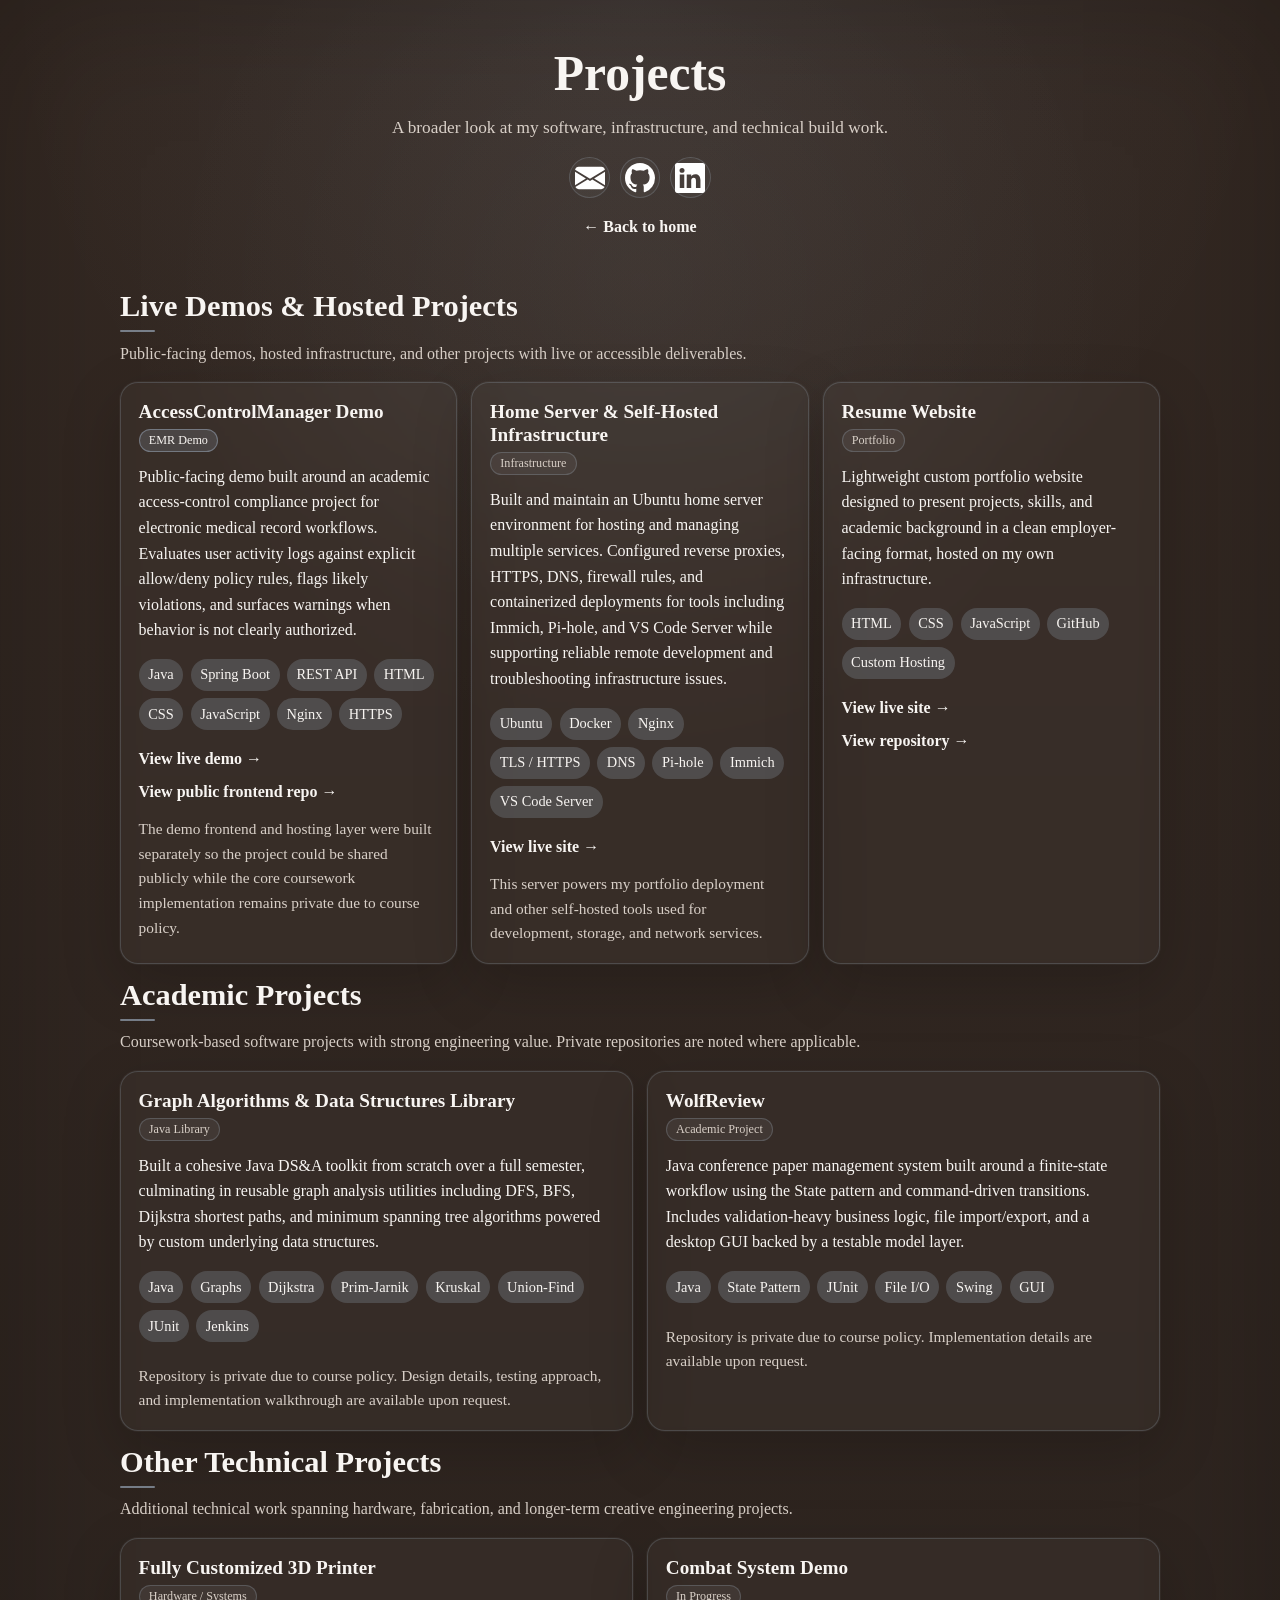
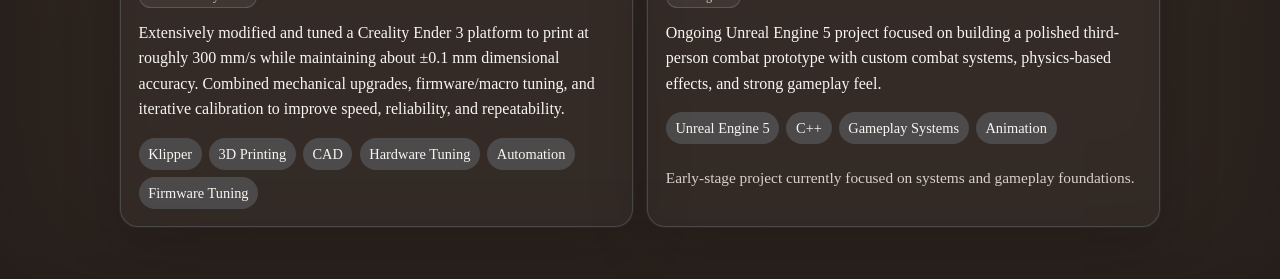
==== projects.html @ c8ae04c1 "feat(projects): add all-projects page and link it from homepage" ====
<!DOCTYPE html>
<html lang="en">
  <head>
    <meta charset="UTF-8" />
    <meta name="viewport" content="width=device-width, initial-scale=1.0" />
    <title>Projects | Yasser Mohamed</title>
    <link rel="stylesheet" href="css/styles.css" />
    <script src="js/script.js" defer></script>
  </head>
  <body>
    <div class="page-shell">
      <header class="hero hero--subpage">
        <div class="hero__content">
          <h1>Projects</h1>
          <p class="hero__tagline">
            A broader look at my software, infrastructure, and technical build
            work.
          </p>

          <div class="icons" aria-label="Social links">
            <a href="mailto:fxassermohamed@gmail.com" aria-label="Email">
              <img
                src="assets/icons/envelope-fill.svg"
                alt=""
                width="30"
                height="30"
              />
            </a>

            <a
              href="https://github.com/fxasser"
              aria-label="GitHub"
              target="_blank"
              rel="noopener noreferrer"
            >
              <img
                src="assets/icons/github.svg"
                alt=""
                width="30"
                height="30"
              />
            </a>

            <a
              href="https://www.linkedin.com/in/fxasser/"
              aria-label="LinkedIn"
              target="_blank"
              rel="noopener noreferrer"
            >
              <img
                src="assets/icons/linkedin.svg"
                alt=""
                width="30"
                height="30"
              />
            </a>
          </div>

          <p class="subpage-backlink">
            <a href="index.html">← Back to home</a>
          </p>
        </div>
      </header>

      <main class="main-content">
        <section class="section">
          <div class="section__inner">
            <div class="section-heading">
              <h2>Live Demos &amp; Hosted Projects</h2>
              <p>
                Public-facing demos, hosted infrastructure, and other projects
                with live or accessible deliverables.
              </p>
            </div>

            <div class="card-grid">
              <article class="card project-card">
                <div class="card__top">
                  <h3>AccessControlManager Demo</h3>
                  <span class="badge badge--featured">EMR Demo</span>
                </div>

                <p>
                  Public-facing demo built around an academic access-control
                  compliance project for electronic medical record workflows.
                  Evaluates user activity logs against explicit allow/deny policy
                  rules, flags likely violations, and surfaces warnings when
                  behavior is not clearly authorized.
                </p>

                <ul class="tag-list" aria-label="Project technologies">
                  <li>Java</li>
                  <li>Spring Boot</li>
                  <li>REST API</li>
                  <li>HTML</li>
                  <li>CSS</li>
                  <li>JavaScript</li>
                  <li>Nginx</li>
                  <li>HTTPS</li>
                </ul>

                <div class="card__links">
                  <a
                    href="https://accesscontrolmanager.fxasser.com/"
                    target="_blank"
                    rel="noopener noreferrer"
                  >
                    View live demo →
                  </a>
                  <a
                    href="https://github.com/fxasser/accesscontrolmanager-demo-frontend"
                    target="_blank"
                    rel="noopener noreferrer"
                  >
                    View public frontend repo →
                  </a>
                  <p class="note">
                    The demo frontend and hosting layer were built separately so
                    the project could be shared publicly while the core
                    coursework implementation remains private due to course
                    policy.
                  </p>
                </div>
              </article>

              <article class="card project-card">
                <div class="card__top">
                  <h3>Home Server &amp; Self-Hosted Infrastructure</h3>
                  <span class="badge">Infrastructure</span>
                </div>

                <p>
                  Built and maintain an Ubuntu home server environment for
                  hosting and managing multiple services. Configured reverse
                  proxies, HTTPS, DNS, firewall rules, and containerized
                  deployments for tools including Immich, Pi-hole, and VS Code
                  Server while supporting reliable remote development and
                  troubleshooting infrastructure issues.
                </p>

                <ul class="tag-list" aria-label="Project technologies">
                  <li>Ubuntu</li>
                  <li>Docker</li>
                  <li>Nginx</li>
                  <li>TLS / HTTPS</li>
                  <li>DNS</li>
                  <li>Pi-hole</li>
                  <li>Immich</li>
                  <li>VS Code Server</li>
                </ul>

                <div class="card__links">
                  <a
                    href="https://fxasser.com"
                    target="_blank"
                    rel="noopener noreferrer"
                  >
                    View live site →
                  </a>
                  <p class="note">
                    This server powers my portfolio deployment and other
                    self-hosted tools used for development, storage, and network
                    services.
                  </p>
                </div>
              </article>

              <article class="card project-card">
                <div class="card__top">
                  <h3>Resume Website</h3>
                  <span class="badge">Portfolio</span>
                </div>

                <p>
                  Lightweight custom portfolio website designed to present
                  projects, skills, and academic background in a clean
                  employer-facing format, hosted on my own infrastructure.
                </p>

                <ul class="tag-list" aria-label="Project technologies">
                  <li>HTML</li>
                  <li>CSS</li>
                  <li>JavaScript</li>
                  <li>GitHub</li>
                  <li>Custom Hosting</li>
                </ul>

                <div class="card__links">
                  <a href="index.html">View live site →</a>
                  <a
                    href="https://github.com/fxasser/Resume-website"
                    target="_blank"
                    rel="noopener noreferrer"
                  >
                    View repository →
                  </a>
                </div>
              </article>
            </div>
          </div>
        </section>

        <section class="section">
          <div class="section__inner">
            <div class="section-heading">
              <h2>Academic Projects</h2>
              <p>
                Coursework-based software projects with strong engineering
                value. Private repositories are noted where applicable.
              </p>
            </div>

            <div class="card-grid">
              <article class="card project-card">
                <div class="card__top">
                  <h3>Graph Algorithms &amp; Data Structures Library</h3>
                  <span class="badge">Java Library</span>
                </div>

                <p>
                  Built a cohesive Java DS&amp;A toolkit from scratch over a full
                  semester, culminating in reusable graph analysis utilities
                  including DFS, BFS, Dijkstra shortest paths, and minimum
                  spanning tree algorithms powered by custom underlying data
                  structures.
                </p>

                <ul class="tag-list" aria-label="Project technologies">
                  <li>Java</li>
                  <li>Graphs</li>
                  <li>Dijkstra</li>
                  <li>Prim-Jarnik</li>
                  <li>Kruskal</li>
                  <li>Union-Find</li>
                  <li>JUnit</li>
                  <li>Jenkins</li>
                </ul>

                <div class="card__links">
                  <p class="note">
                    Repository is private due to course policy. Design details,
                    testing approach, and implementation walkthrough are
                    available upon request.
                  </p>
                </div>
              </article>

              <article class="card project-card">
                <div class="card__top">
                    <h3>WolfReview</h3>
                    <span class="badge">Academic Project</span>
                </div>

                <p>
                    Java conference paper management system built around a finite-state workflow
                    using the State pattern and command-driven transitions. Includes
                    validation-heavy business logic, file import/export, and a desktop GUI
                    backed by a testable model layer.
                </p>

                <ul class="tag-list" aria-label="Project technologies">
                    <li>Java</li>
                    <li>State Pattern</li>
                    <li>JUnit</li>
                    <li>File I/O</li>
                    <li>Swing</li>
                    <li>GUI</li>
                </ul>

                <div class="card__links">
                    <p class="note">
                    Repository is private due to course policy. Implementation details are
                    available upon request.
                    </p>
                </div>
                </article>
            </div>
          </div>
        </section>

        <section class="section">
          <div class="section__inner">
            <div class="section-heading">
              <h2>Other Technical Projects</h2>
              <p>
                Additional technical work spanning hardware, fabrication, and
                longer-term creative engineering projects.
              </p>
            </div>

            <div class="card-grid">
              <article class="card project-card">
                <div class="card__top">
                  <h3>Fully Customized 3D Printer</h3>
                  <span class="badge">Hardware / Systems</span>
                </div>

                <p>
                  Extensively modified and tuned a Creality Ender 3 platform to
                  print at roughly 300 mm/s while maintaining about ±0.1 mm
                  dimensional accuracy. Combined mechanical upgrades,
                  firmware/macro tuning, and iterative calibration to improve
                  speed, reliability, and repeatability.
                </p>

                <ul class="tag-list" aria-label="Project technologies">
                  <li>Klipper</li>
                  <li>3D Printing</li>
                  <li>CAD</li>
                  <li>Hardware Tuning</li>
                  <li>Automation</li>
                  <li>Firmware Tuning</li>
                </ul>
              </article>

              <article class="card project-card">
                <div class="card__top">
                  <h3>Combat System Demo</h3>
                  <span class="badge">In Progress</span>
                </div>

                <p>
                  Ongoing Unreal Engine 5 project focused on building a polished
                  third-person combat prototype with custom combat systems,
                  physics-based effects, and strong gameplay feel.
                </p>

                <ul class="tag-list" aria-label="Project technologies">
                  <li>Unreal Engine 5</li>
                  <li>C++</li>
                  <li>Gameplay Systems</li>
                  <li>Animation</li>
                </ul>

                <div class="card__links">
                  <p class="note">
                    Early-stage project currently focused on systems and
                    gameplay foundations.
                  </p>
                </div>
              </article>
            </div>
          </div>
        </section>
      </main>
    </div>
  </body>
</html>
---- css/styles.css ----
/* ===== Theme / Base ===== */
:root {
  --bg: #2d241f;
  --bg-soft: #352a24;
  --panel: rgba(255, 255, 255, 0.035);
  --panel-strong: rgba(255, 255, 255, 0.06);
  --text: #f8f5f2;
  --muted: #d9d0c8;
  --accent: #bdd5ef;
  --accent-soft: rgba(189, 213, 239, 0.18);
  --link: #f8f5f2;
  --shadow-soft:
    0 0 0 1px rgba(255, 255, 255, 0.04),
    0 20px 60px rgba(0, 0, 0, 0.18);
}

* {
  box-sizing: border-box;
}

html {
  scroll-behavior: smooth;
}

body {
  margin: 0;
  color: var(--text);
  font-family: Garamond, serif;
  line-height: 1.6;
  background:
    radial-gradient(circle at top, rgba(189, 213, 239, 0.08), transparent 32%),
    radial-gradient(circle at 50% 15%, rgba(255, 255, 255, 0.04), transparent 28%),
    linear-gradient(180deg, #332822 0%, #2d241f 100%);
}

a {
  color: var(--link);
  text-decoration: none;
}

a:hover {
  color: var(--accent);
}

img {
  max-width: 100%;
  display: block;
}

/* Soft edge vignette for depth */
.page-shell {
  min-height: 100vh;
  box-shadow: inset 0 0 140px rgba(0, 0, 0, 0.22);
}

/* ===== Hero ===== */
.hero {
  padding: 3rem 1.25rem 1.5rem;
}

.hero__content {
  max-width: 760px;
  margin: 0 auto;
  text-align: center;
}

.hero__photo {
  width: 190px;
  height: 190px;
  margin: 0 auto 1rem;
  border-radius: 50%;
  object-fit: cover;
  border: 2px solid rgba(189, 213, 239, 0.65);
  box-shadow: 0 10px 35px rgba(0, 0, 0, 0.28);
}

.hero h1 {
  margin: 0;
  font-size: clamp(2.2rem, 4vw, 3.1rem);
  line-height: 1.05;
}

.hero__tagline {
  max-width: 42rem;
  margin: 0.85rem auto 0;
  color: var(--muted);
  font-size: 1.08rem;
}

/* ===== Social Icons ===== */
.icons {
  display: flex;
  justify-content: center;
  align-items: center;
  gap: 0.6rem;
  margin: 1rem auto 0;
}

.icons a {
  display: inline-flex;
  align-items: center;
  justify-content: center;
  width: 2.55rem;
  height: 2.55rem;
  border-radius: 999px;
  background: var(--panel);
  border: 1px solid rgba(189, 213, 239, 0.18);
  transition:
    transform 0.16s ease,
    border-color 0.16s ease,
    background 0.16s ease;
}

.icons a:hover {
  transform: translateY(-1px);
  border-color: rgba(189, 213, 239, 0.4);
  background: var(--panel-strong);
}

/* ===== Main Layout ===== */
.main-content {
  padding: 0 1.25rem 3.25rem;
}

.section {
  margin-top: 0.9rem;
}

.section__inner {
  max-width: 1040px;
  margin: 0 auto;
}

.section__inner.narrow {
  max-width: 76ch;
}

.section-heading {
  margin-bottom: 1rem;
}

.section-heading h2 {
  margin: 0;
  font-size: 1.9rem;
  line-height: 1.15;
  position: relative;
  display: inline-block;
  padding-bottom: 0.2rem;
}

.section-heading h2::after {
  content: "";
  display: block;
  width: 2.2rem;
  height: 2px;
  margin-top: 0.35rem;
  background: rgba(189, 213, 239, 0.5);
  border-radius: 999px;
}

.section-heading p {
  margin: 0.35rem 0 0;
  color: var(--muted);
  font-size: 1rem;
}

/* Intro blurb between the horizontal rules */
.intro-text {
  margin: 0;
  text-align: center;
  font-size: 1.08rem;
  color: var(--text);
}

.section-rule {
  margin: 0.85rem auto;
  border: 0;
  border-top: 1px solid rgba(248, 245, 242, 0.72);
}

/* ===== Shared Cards ===== */
.card-grid {
  display: grid;
  gap: 0.9rem;
  grid-template-columns: repeat(auto-fit, minmax(320px, 1fr));
}

.card-grid.two-up {
  grid-template-columns: repeat(auto-fit, minmax(300px, 1fr));
}

.card {
  background: var(--panel);
  border: 1px solid rgba(189, 213, 239, 0.18);
  border-radius: 18px;
  padding: 1.05rem 1.1rem;
  box-shadow: var(--shadow-soft);
  backdrop-filter: blur(2px);
}

.card h3 {
  margin: 0 0 0.45rem;
  font-size: 1.2rem;
  line-height: 1.22;
}

.card p {
  margin: 0.35rem 0 0;
}

/* Top area for project title + badge */
.card__top {
  display: flex;
  flex-direction: column;
  align-items: flex-start;
  gap: 0.4rem;
  margin-bottom: 0.75rem;
}

.card__top h3 {
  margin: 0;
  line-height: 1.2;
}

/* Card links */
.card__links {
  margin-top: 1rem;
  display: flex;
  flex-direction: column;
  gap: 0.45rem;
}

.card__links a {
  font-weight: 600;
  width: fit-content;
}

.card__links a:hover {
  text-decoration: underline;
  text-underline-offset: 3px;
}

/* ===== Project Cards ===== */
.project-card {
  transition:
    transform 0.16s ease,
    border-color 0.16s ease,
    box-shadow 0.16s ease,
    background 0.16s ease;
}

.project-card:hover {
  transform: translateY(-2px);
  border-color: rgba(189, 213, 239, 0.3);
  box-shadow: 0 14px 30px rgba(0, 0, 0, 0.18);
  background: rgba(255, 255, 255, 0.045);
}

/* Pills for project status/type */
.badge {
  display: inline-flex;
  align-items: center;
  justify-content: center;
  padding: 0.22rem 0.58rem;
  border-radius: 999px;
  background: rgba(255, 255, 255, 0.06);
  border: 1px solid rgba(189, 213, 239, 0.2);
  color: var(--muted);
  font-size: 0.76rem;
  line-height: 1.1;
  white-space: nowrap;
}

.badge--featured {
  color: var(--text);
  background: rgba(189, 213, 239, 0.14);
  border-color: rgba(189, 213, 239, 0.35);
}

/* Tech tags under project descriptions */
.tag-list {
  display: flex;
  flex-wrap: wrap;
  gap: 0.45rem;
  padding: 0;
  margin: 1rem 0 0;
  list-style: none;
}

.tag-list li {
  padding: 0.28rem 0.6rem;
  border-radius: 999px;
  background: var(--accent-soft);
  color: var(--text);
  font-size: 0.9rem;
}

.note {
  color: var(--muted);
  font-size: 0.96rem;
}

/* ===== Skills ===== */
.skills-grid {
  grid-template-columns: repeat(auto-fit, minmax(320px, 1fr));
}

.skill-card {
  text-align: center;
  transition:
    transform 0.18s ease,
    border-color 0.18s ease,
    background 0.18s ease,
    box-shadow 0.18s ease;
}

.skill-card:hover {
  transform: translateY(-1px);
  border-color: rgba(189, 213, 239, 0.3);
  background: rgba(255, 255, 255, 0.048);
  box-shadow:
    0 0 0 1px rgba(255, 255, 255, 0.05),
    0 12px 26px rgba(0, 0, 0, 0.14);
}

.skill-card h3 {
  margin-bottom: 0.8rem;
}

.skill-lines {
  display: flex;
  flex-direction: column;
  gap: 0.45rem;
}

.skill-lines p {
  margin: 0;
}

/* ===== Education ===== */
.education-card {
  text-align: left;
  transition:
    transform 0.18s ease,
    border-color 0.18s ease,
    background 0.18s ease,
    box-shadow 0.18s ease;
}

.education-card:hover {
  transform: translateY(-1px);
  border-color: rgba(189, 213, 239, 0.28);
  background: rgba(255, 255, 255, 0.045);
  box-shadow:
    0 0 0 1px rgba(255, 255, 255, 0.05),
    0 12px 26px rgba(0, 0, 0, 0.13);
}

.education-card h3 {
  margin-bottom: 0.35rem;
}

.education-subtitle {
  color: var(--muted);
  font-style: italic;
  margin: 0 0 0.35rem 0;
}

.education-meta {
  margin: 0 0 1rem 0;
  color: var(--muted);
}

.education-block {
  margin-top: 1rem;
}

.education-block h4 {
  margin: 0 0 0.65rem 0;
  font-size: 1.02rem;
}

.course-tags {
  display: flex;
  flex-wrap: wrap;
  gap: 0.5rem;
}

.course-tags span {
  display: inline-block;
  padding: 0.32rem 0.7rem;
  border-radius: 999px;
  background: rgba(255, 255, 255, 0.06);
  border: 1px solid rgba(189, 213, 239, 0.18);
  color: var(--text);
  font-size: 0.92rem;
}

.education-note {
  margin-top: 1rem;
}

/* ===== Responsive ===== */
@media (max-width: 640px) {
  .hero {
    padding-top: 2.5rem;
  }

  .hero__photo {
    width: 170px;
    height: 170px;
  }
}

/* ===== Subpage Hero ===== */
.hero--subpage {
  padding-bottom: 1.2rem;
}

.subpage-backlink {
  margin-top: 1rem;
}

.subpage-backlink a {
  font-weight: 600;
}
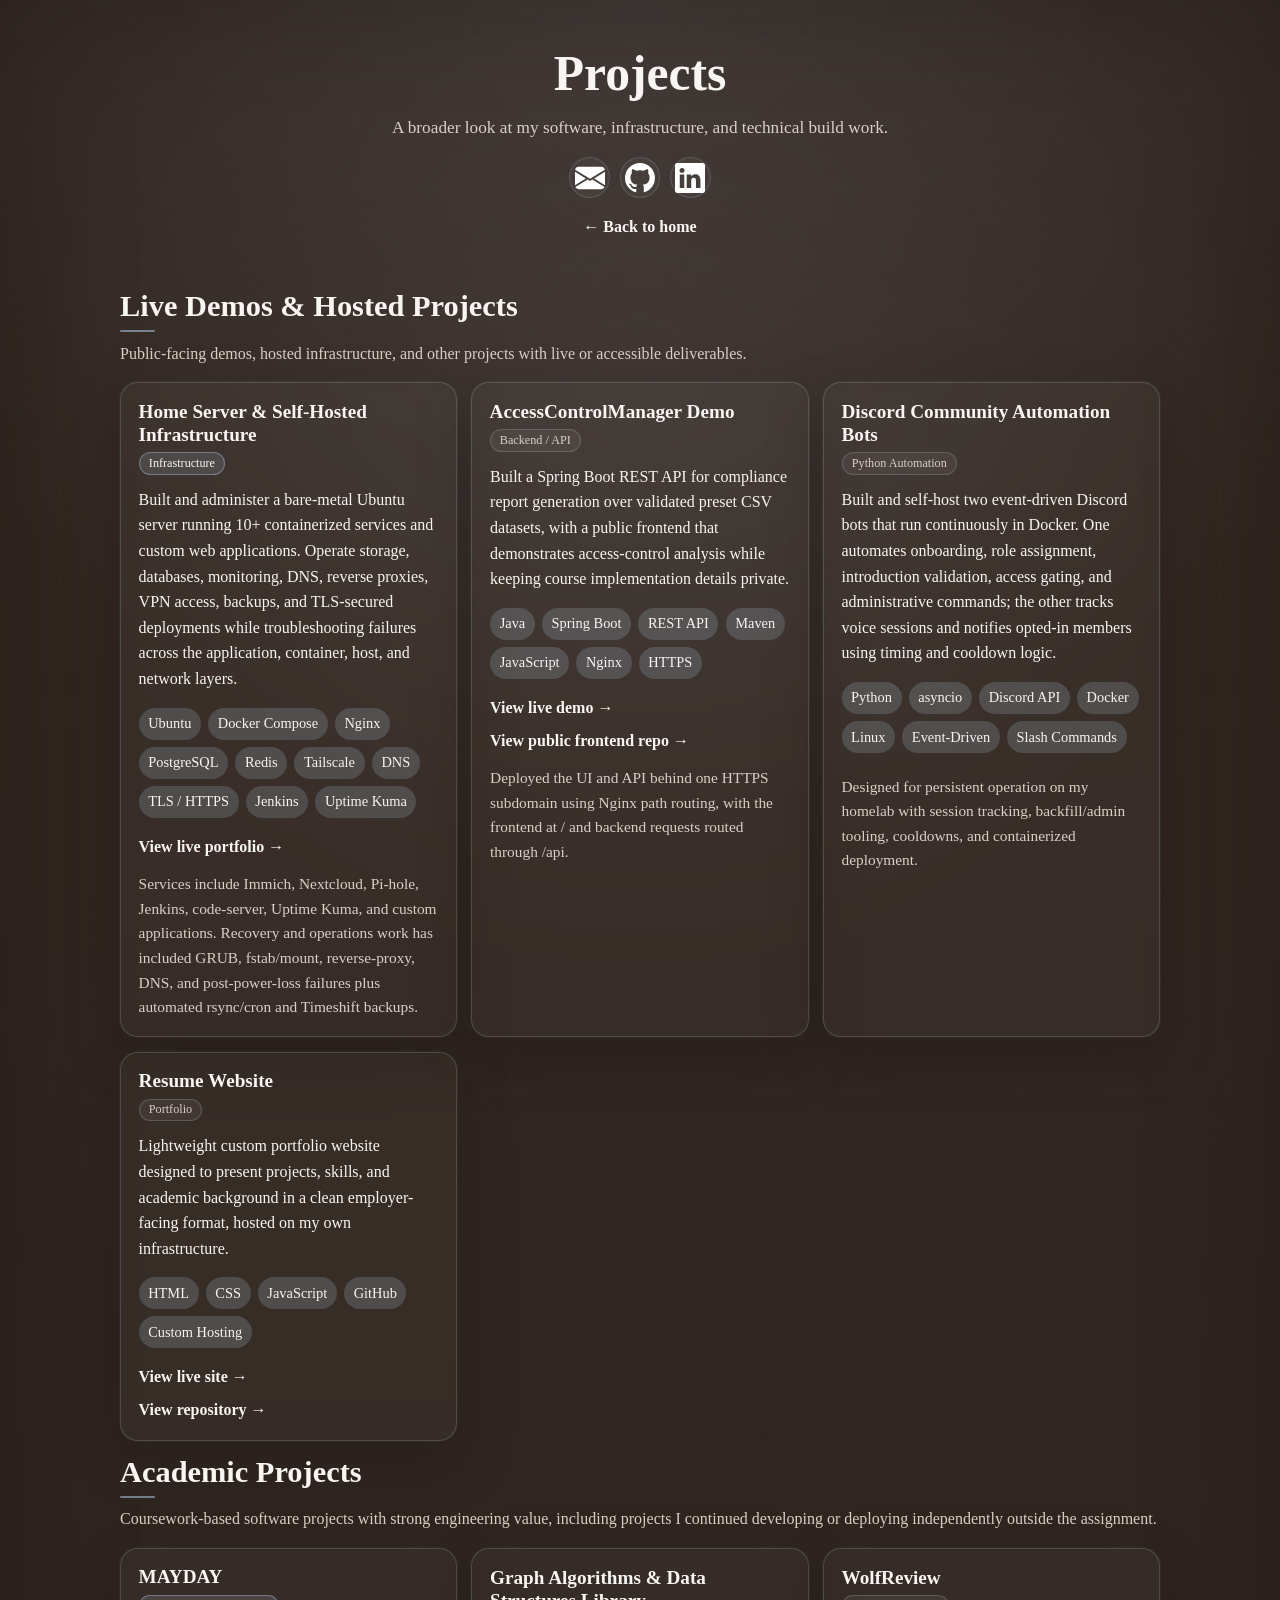
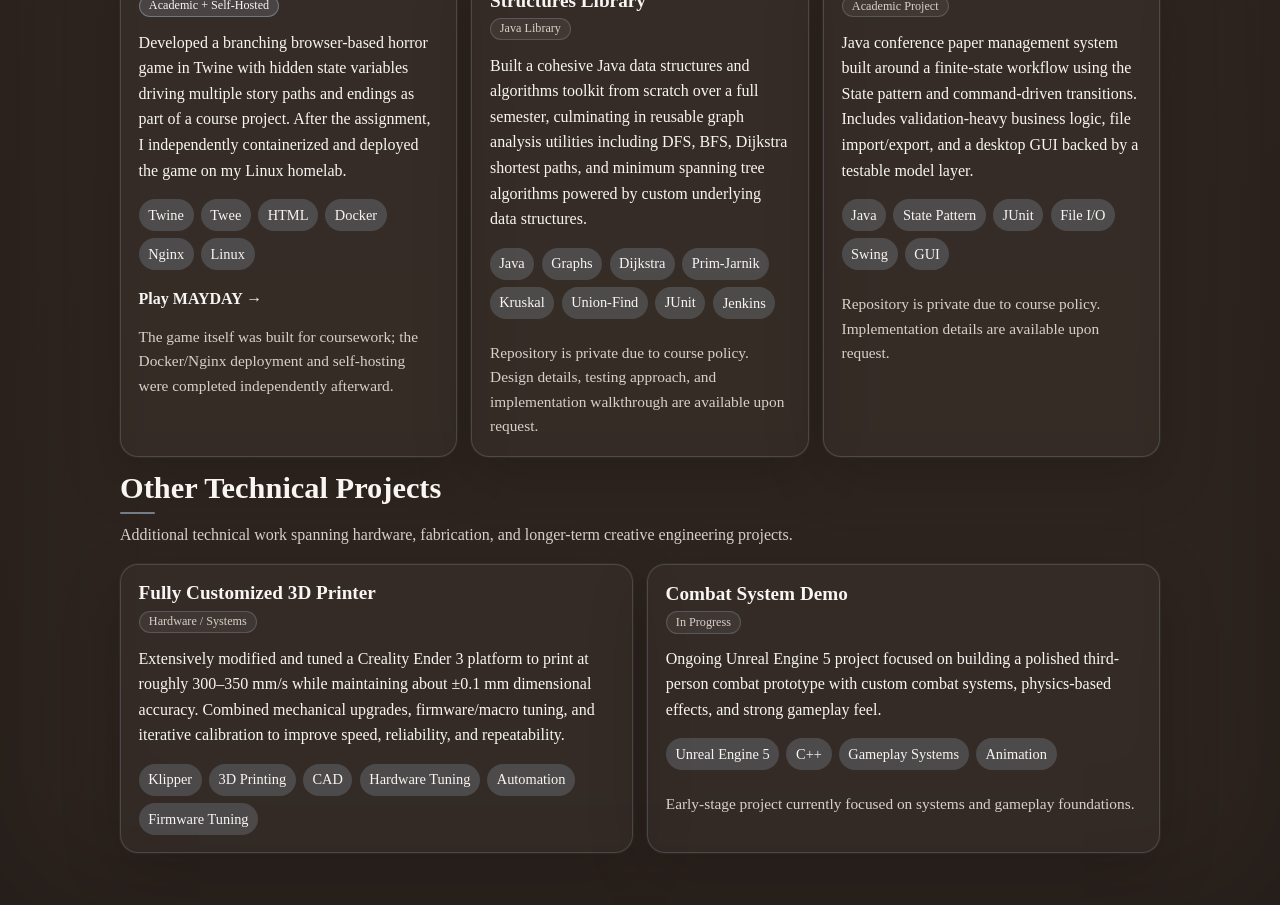
==== commit 116a3cdb: "Update portfolio for career fair with resume, experience, and projects" ====
--- a/projects.html
+++ b/projects.html
@@ -76,24 +76,69 @@
             <div class="card-grid">
               <article class="card project-card">
                 <div class="card__top">
+                  <h3>Home Server &amp; Self-Hosted Infrastructure</h3>
+                  <span class="badge badge--featured">Infrastructure</span>
+                </div>
+
+                <p>
+                  Built and administer a bare-metal Ubuntu server running 10+
+                  containerized services and custom web applications. Operate
+                  storage, databases, monitoring, DNS, reverse proxies, VPN
+                  access, backups, and TLS-secured deployments while
+                  troubleshooting failures across the application, container,
+                  host, and network layers.
+                </p>
+
+                <ul class="tag-list" aria-label="Project technologies">
+                  <li>Ubuntu</li>
+                  <li>Docker Compose</li>
+                  <li>Nginx</li>
+                  <li>PostgreSQL</li>
+                  <li>Redis</li>
+                  <li>Tailscale</li>
+                  <li>DNS</li>
+                  <li>TLS / HTTPS</li>
+                  <li>Jenkins</li>
+                  <li>Uptime Kuma</li>
+                </ul>
+
+                <div class="card__links">
+                  <a
+                    href="https://fxasser.com"
+                    target="_blank"
+                    rel="noopener noreferrer"
+                  >
+                    View live portfolio →
+                  </a>
+
+                  <p class="note">
+                    Services include Immich, Nextcloud, Pi-hole, Jenkins,
+                    code-server, Uptime Kuma, and custom applications. Recovery
+                    and operations work has included GRUB, fstab/mount,
+                    reverse-proxy, DNS, and post-power-loss failures plus
+                    automated rsync/cron and Timeshift backups.
+                  </p>
+                </div>
+              </article>
+
+              <article class="card project-card">
+                <div class="card__top">
                   <h3>AccessControlManager Demo</h3>
-                  <span class="badge badge--featured">EMR Demo</span>
-                </div>
-
-                <p>
-                  Public-facing demo built around an academic access-control
-                  compliance project for electronic medical record workflows.
-                  Evaluates user activity logs against explicit allow/deny policy
-                  rules, flags likely violations, and surfaces warnings when
-                  behavior is not clearly authorized.
+                  <span class="badge">Backend / API</span>
+                </div>
+
+                <p>
+                  Built a Spring Boot REST API for compliance report generation
+                  over validated preset CSV datasets, with a public frontend
+                  that demonstrates access-control analysis while keeping
+                  course implementation details private.
                 </p>
 
                 <ul class="tag-list" aria-label="Project technologies">
                   <li>Java</li>
                   <li>Spring Boot</li>
                   <li>REST API</li>
-                  <li>HTML</li>
-                  <li>CSS</li>
+                  <li>Maven</li>
                   <li>JavaScript</li>
                   <li>Nginx</li>
                   <li>HTTPS</li>
@@ -107,6 +152,7 @@
                   >
                     View live demo →
                   </a>
+
                   <a
                     href="https://github.com/fxasser/accesscontrolmanager-demo-frontend"
                     target="_blank"
@@ -114,53 +160,44 @@
                   >
                     View public frontend repo →
                   </a>
-                  <p class="note">
-                    The demo frontend and hosting layer were built separately so
-                    the project could be shared publicly while the core
-                    coursework implementation remains private due to course
-                    policy.
-                  </p>
-                </div>
-              </article>
-
-              <article class="card project-card">
-                <div class="card__top">
-                  <h3>Home Server &amp; Self-Hosted Infrastructure</h3>
-                  <span class="badge">Infrastructure</span>
-                </div>
-
-                <p>
-                  Built and maintain an Ubuntu home server environment for
-                  hosting and managing multiple services. Configured reverse
-                  proxies, HTTPS, DNS, firewall rules, and containerized
-                  deployments for tools including Immich, Pi-hole, and VS Code
-                  Server while supporting reliable remote development and
-                  troubleshooting infrastructure issues.
-                </p>
-
-                <ul class="tag-list" aria-label="Project technologies">
-                  <li>Ubuntu</li>
+
+                  <p class="note">
+                    Deployed the UI and API behind one HTTPS subdomain using
+                    Nginx path routing, with the frontend at / and backend
+                    requests routed through /api.
+                  </p>
+                </div>
+              </article>
+
+              <article class="card project-card">
+                <div class="card__top">
+                  <h3>Discord Community Automation Bots</h3>
+                  <span class="badge">Python Automation</span>
+                </div>
+
+                <p>
+                  Built and self-host two event-driven Discord bots that run
+                  continuously in Docker. One automates onboarding, role
+                  assignment, introduction validation, access gating, and
+                  administrative commands; the other tracks voice sessions and
+                  notifies opted-in members using timing and cooldown logic.
+                </p>
+
+                <ul class="tag-list" aria-label="Project technologies">
+                  <li>Python</li>
+                  <li>asyncio</li>
+                  <li>Discord API</li>
                   <li>Docker</li>
-                  <li>Nginx</li>
-                  <li>TLS / HTTPS</li>
-                  <li>DNS</li>
-                  <li>Pi-hole</li>
-                  <li>Immich</li>
-                  <li>VS Code Server</li>
-                </ul>
-
-                <div class="card__links">
-                  <a
-                    href="https://fxasser.com"
-                    target="_blank"
-                    rel="noopener noreferrer"
-                  >
-                    View live site →
-                  </a>
-                  <p class="note">
-                    This server powers my portfolio deployment and other
-                    self-hosted tools used for development, storage, and network
-                    services.
+                  <li>Linux</li>
+                  <li>Event-Driven</li>
+                  <li>Slash Commands</li>
+                </ul>
+
+                <div class="card__links">
+                  <p class="note">
+                    Designed for persistent operation on my homelab with
+                    session tracking, backfill/admin tooling, cooldowns, and
+                    containerized deployment.
                   </p>
                 </div>
               </article>
@@ -187,6 +224,7 @@
 
                 <div class="card__links">
                   <a href="index.html">View live site →</a>
+
                   <a
                     href="https://github.com/fxasser/Resume-website"
                     target="_blank"
@@ -206,11 +244,54 @@
               <h2>Academic Projects</h2>
               <p>
                 Coursework-based software projects with strong engineering
-                value. Private repositories are noted where applicable.
+                value, including projects I continued developing or deploying
+                independently outside the assignment.
               </p>
             </div>
 
             <div class="card-grid">
+              <article class="card project-card">
+                <div class="card__top">
+                  <h3>MAYDAY</h3>
+                  <span class="badge badge--featured">
+                    Academic + Self-Hosted
+                  </span>
+                </div>
+
+                <p>
+                  Developed a branching browser-based horror game in Twine with
+                  hidden state variables driving multiple story paths and
+                  endings as part of a course project. After the assignment, I
+                  independently containerized and deployed the game on my Linux
+                  homelab.
+                </p>
+
+                <ul class="tag-list" aria-label="Project technologies">
+                  <li>Twine</li>
+                  <li>Twee</li>
+                  <li>HTML</li>
+                  <li>Docker</li>
+                  <li>Nginx</li>
+                  <li>Linux</li>
+                </ul>
+
+                <div class="card__links">
+                  <a
+                    href="https://mayday.fxasser.com"
+                    target="_blank"
+                    rel="noopener noreferrer"
+                  >
+                    Play MAYDAY →
+                  </a>
+
+                  <p class="note">
+                    The game itself was built for coursework; the Docker/Nginx
+                    deployment and self-hosting were completed independently
+                    afterward.
+                  </p>
+                </div>
+              </article>
+
               <article class="card project-card">
                 <div class="card__top">
                   <h3>Graph Algorithms &amp; Data Structures Library</h3>
@@ -218,11 +299,11 @@
                 </div>
 
                 <p>
-                  Built a cohesive Java DS&amp;A toolkit from scratch over a full
-                  semester, culminating in reusable graph analysis utilities
-                  including DFS, BFS, Dijkstra shortest paths, and minimum
-                  spanning tree algorithms powered by custom underlying data
-                  structures.
+                  Built a cohesive Java data structures and algorithms toolkit
+                  from scratch over a full semester, culminating in reusable
+                  graph analysis utilities including DFS, BFS, Dijkstra
+                  shortest paths, and minimum spanning tree algorithms powered
+                  by custom underlying data structures.
                 </p>
 
                 <ul class="tag-list" aria-label="Project technologies">
@@ -247,33 +328,34 @@
 
               <article class="card project-card">
                 <div class="card__top">
-                    <h3>WolfReview</h3>
-                    <span class="badge">Academic Project</span>
-                </div>
-
-                <p>
-                    Java conference paper management system built around a finite-state workflow
-                    using the State pattern and command-driven transitions. Includes
-                    validation-heavy business logic, file import/export, and a desktop GUI
-                    backed by a testable model layer.
-                </p>
-
-                <ul class="tag-list" aria-label="Project technologies">
-                    <li>Java</li>
-                    <li>State Pattern</li>
-                    <li>JUnit</li>
-                    <li>File I/O</li>
-                    <li>Swing</li>
-                    <li>GUI</li>
-                </ul>
-
-                <div class="card__links">
-                    <p class="note">
-                    Repository is private due to course policy. Implementation details are
-                    available upon request.
-                    </p>
-                </div>
-                </article>
+                  <h3>WolfReview</h3>
+                  <span class="badge">Academic Project</span>
+                </div>
+
+                <p>
+                  Java conference paper management system built around a
+                  finite-state workflow using the State pattern and
+                  command-driven transitions. Includes validation-heavy
+                  business logic, file import/export, and a desktop GUI backed
+                  by a testable model layer.
+                </p>
+
+                <ul class="tag-list" aria-label="Project technologies">
+                  <li>Java</li>
+                  <li>State Pattern</li>
+                  <li>JUnit</li>
+                  <li>File I/O</li>
+                  <li>Swing</li>
+                  <li>GUI</li>
+                </ul>
+
+                <div class="card__links">
+                  <p class="note">
+                    Repository is private due to course policy. Implementation
+                    details are available upon request.
+                  </p>
+                </div>
+              </article>
             </div>
           </div>
         </section>
@@ -297,7 +379,7 @@
 
                 <p>
                   Extensively modified and tuned a Creality Ender 3 platform to
-                  print at roughly 300 mm/s while maintaining about ±0.1 mm
+                  print at roughly 300–350 mm/s while maintaining about ±0.1 mm
                   dimensional accuracy. Combined mechanical upgrades,
                   firmware/macro tuning, and iterative calibration to improve
                   speed, reliability, and repeatability.
